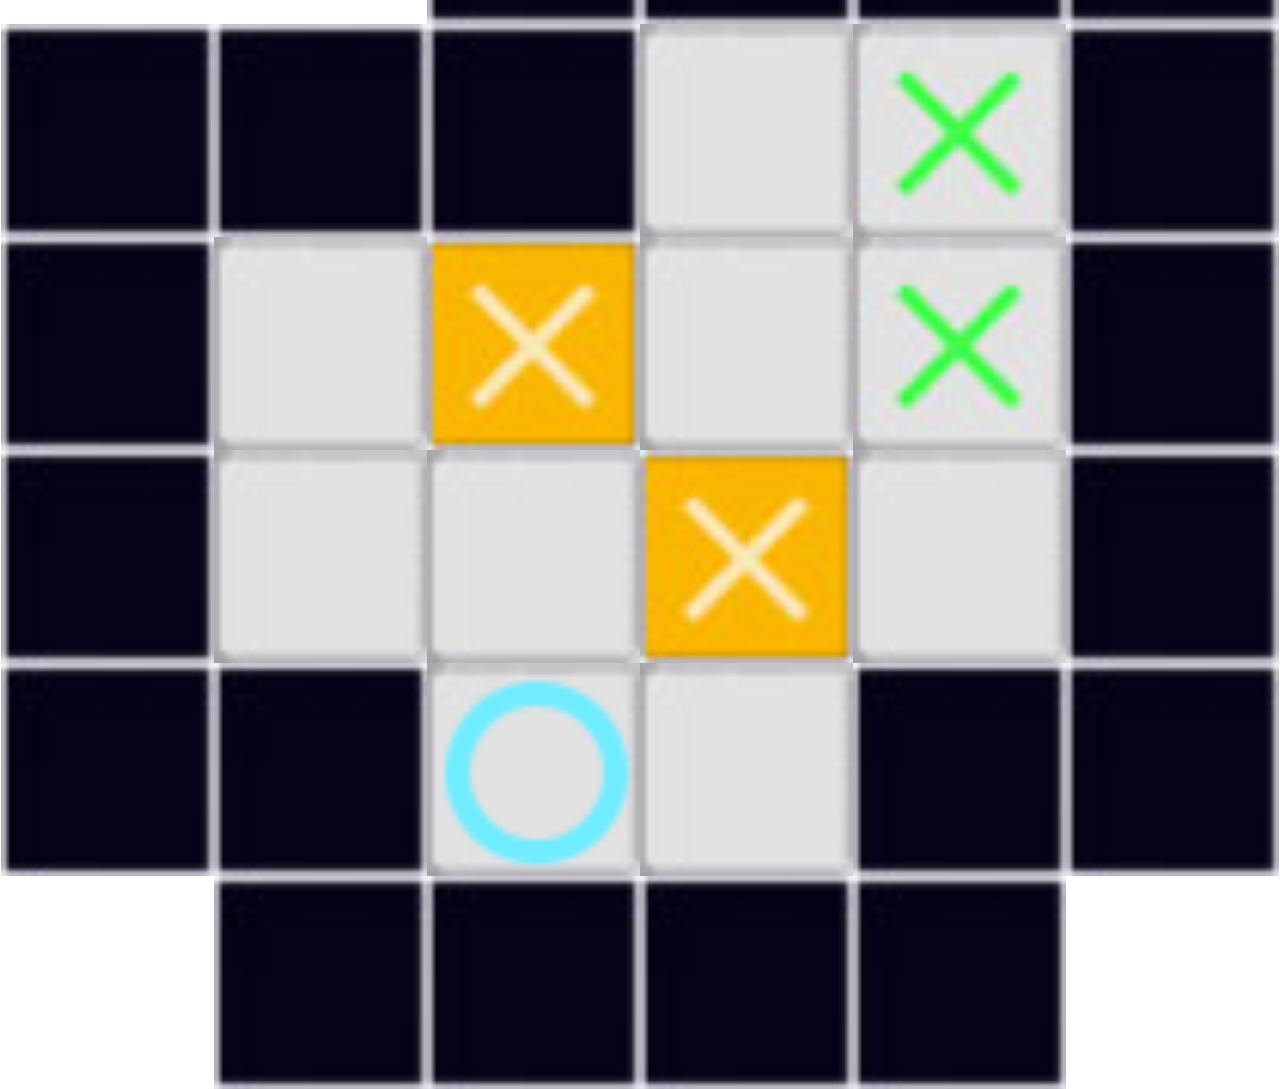
==== index.html @ e9515f69 "初始化 载入资源 画背景 监听按键" ====
<!DOCTYPE html>
<html lang="en">
<head>
    <meta charset="UTF-8">
    <meta name="viewport" content="width=device-width, initial-scale=1.0, user-scalable=0">
    <meta http-equiv="X-UA-Compatible" content="ie=edge">
    <title>推箱子</title>
    <style>
        * {
            margin: 0;
        }
        body {
            text-align: center;
        }
        #cvs,#back {
            position: absolute;
            top: 50%;
            left: 50%;
            -webkit-transform: translate(-50%,-50%);
            transform: translate(-50%,-50%);
        }
    </style>
</head>
<body>
    <canvas id="back"></canvas>
    <canvas id="cvs"></canvas>
    <script src="main.js"></script>
</body>
</html>
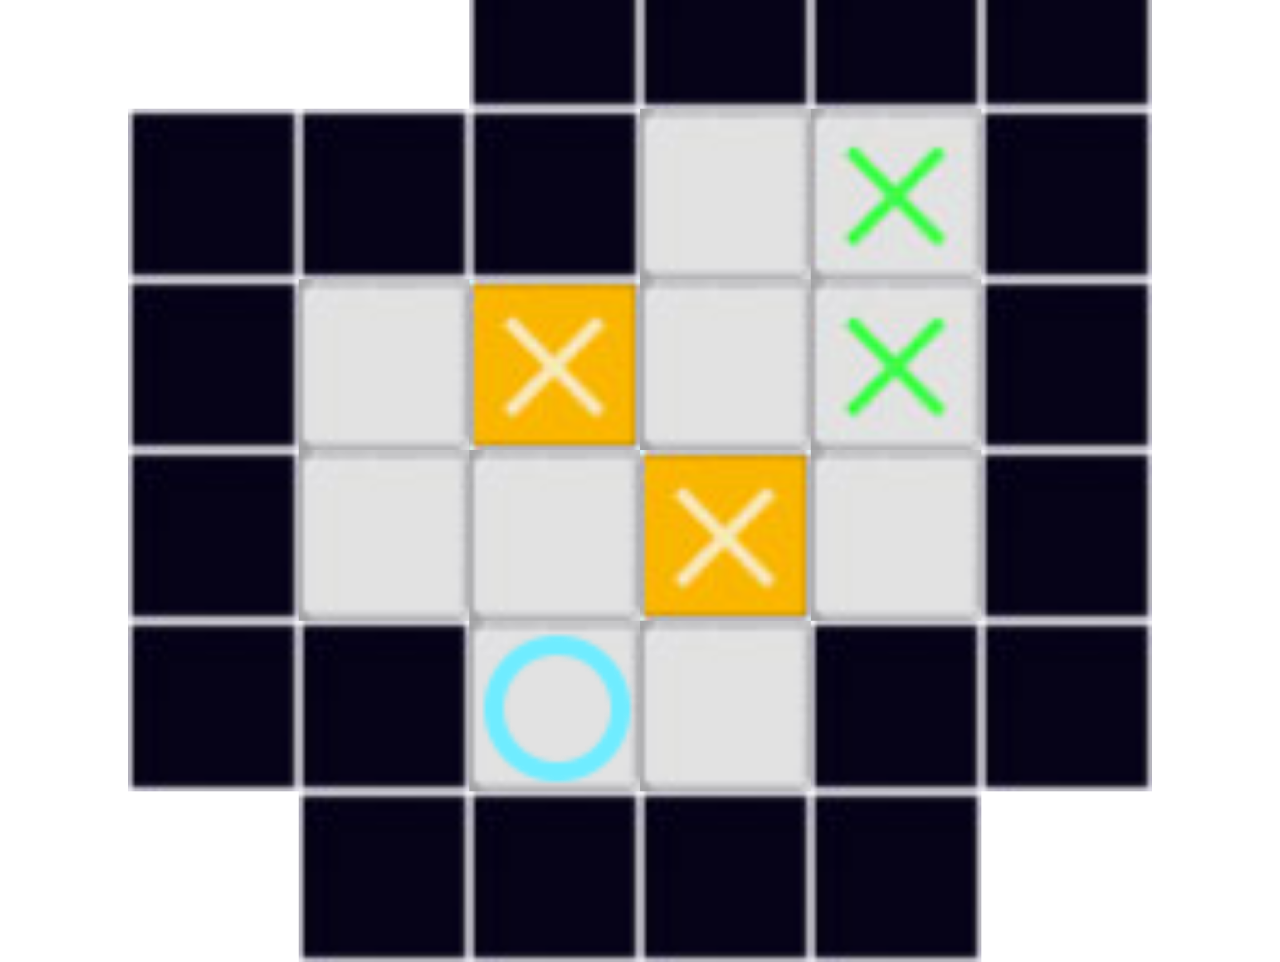
==== commit d6d49969: "样式" ====
--- a/index.html
+++ b/index.html
@@ -18,12 +18,23 @@
             left: 50%;
             -webkit-transform: translate(-50%,-50%);
             transform: translate(-50%,-50%);
+            width: 80%;
+        }
+        #nextlv{
+            display: none;
         }
     </style>
 </head>
 <body>
+    <div class="menu">
+        <button class="recall" onclick="recall()">撤销</button>
+        <button class="retry" onclick="retry()">重试</button>
+        <button id="nextlv" onclick="win()">下一关</button>
+        <a class="diy" href="./edit.html">自定义关卡</a>
+    </div>
     <canvas id="back"></canvas>
     <canvas id="cvs"></canvas>
+    <script src="lv.js"></script>
     <script src="main.js"></script>
 </body>
 </html>